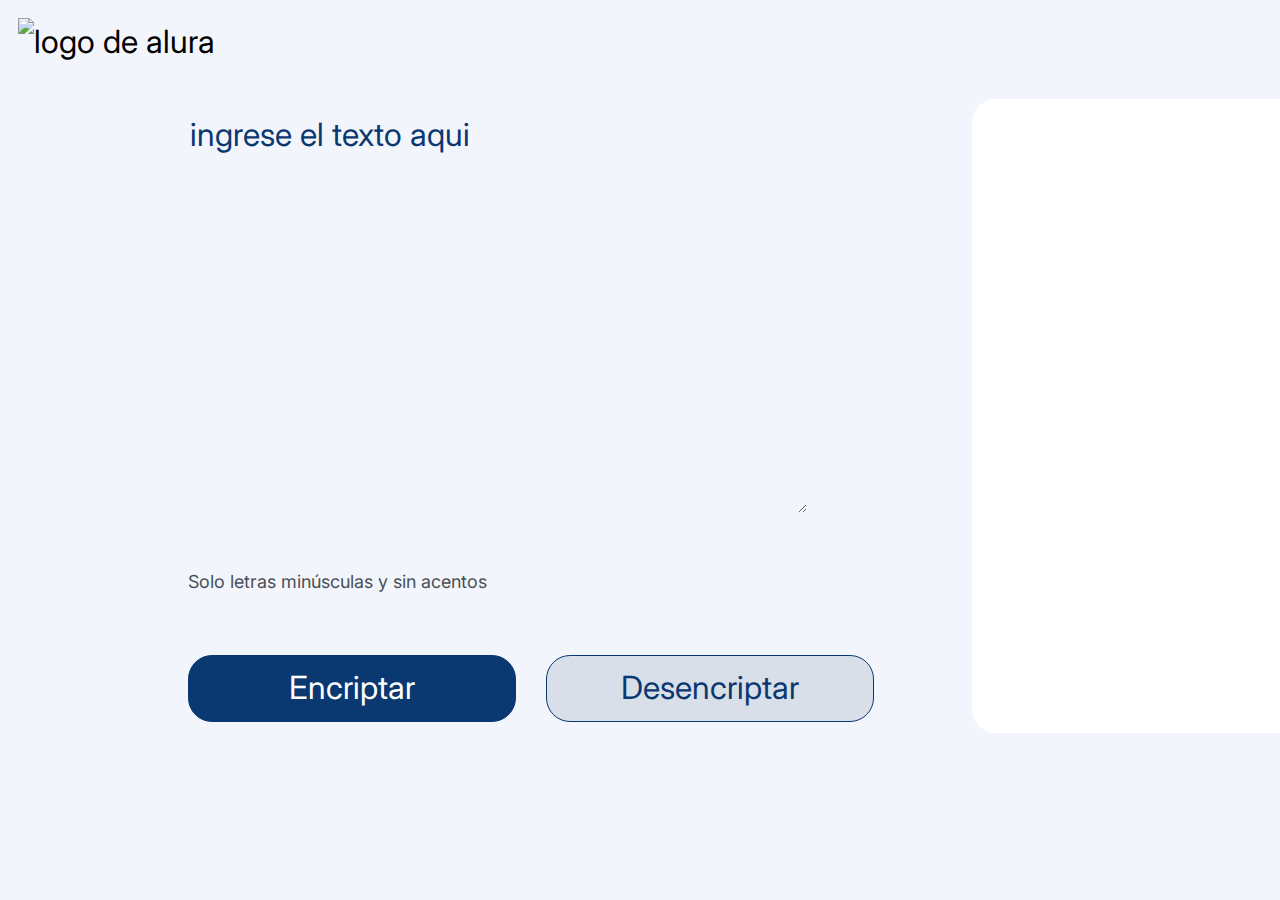
==== index.html @ a7ad7f4c "rename_file" ====
<!DOCTYPE html>
<html lang="en">
<head>
    <meta charset="UTF-8">
    <meta http-equiv="X-UA-Compatible" content="IE=edge">
    <meta name="viewport" content="width=device-width, initial-scale=1.0">
    <link rel="stylesheet" href="desmcriptador.css">
    <link rel="preconnect" href="https://fonts.googleapis.com">
    <link rel="preconnect" href="https://fonts.gstatic.com" crossorigin>
    <link href="https://fonts.googleapis.com/css2?family=Inter:wght@200;400&display=swap" rel="stylesheet">
    <title>Encriptador</title>
</head>
<body>
    <header>
        <img class="logo" src="C:\Users\Juan Esteban\OneDrive\Escritorio\ORACLE-ALURA\encriptador\imagen\Frame 6.png" alt="logo de alura" >
    </header>
    <main>
        <section>
            <textarea class="text-area" cols="30" rows="10" placeholder="Ingrese el texto aqui"></textarea>
            <div>
                <h6 class="informacion">Solo letras minúsculas y sin acentos</h6>
            </div>
            <div class="botones">
                <button class="btn-encriptar" onclick="btnEncriptar()">Encriptar</button>
                <button class="btn-desencriptar" onclick="btnDesencriptar()">Desencriptar</button>
            </div>
        </section>
        <section>
            <textarea class="mensaje" cols="20" rows="10"></textarea>
            <div>
                <button class="copiar" onclick="copiar()">Copiar</button>
            </div>
        </section>
    </main>
<script src="script.js"></script>
</body>
</html>
---- desmcriptador.css ----
*{
    background:#F3F5FC;
    font-family: 'Inter';
    font-weight: 400;
    font-size: 32px;
    line-height: 150%;
    overflow-y: hidden;
    
}

.logo{
    padding-top: 10px;
    margin-left: 10px;
    width: 10%;
}

main{
    display: flex;
    margin-bottom: 10px;
    margin-left: 180px;
    
}

.text-area {
    height: 400px;
    border: none;
    color: #0A3871;
    margin-top: 30px;
    padding: 2px;
    text-transform: lowercase;
}
::placeholder { color: #0A3871; }
  .text-area:focus {
      outline: none;
    }

.mensaje{
    height: 630px;
    background: white;
    background-image: url("C:\Users\Juan Esteban\OneDrive\Escritorio\ORACLE-ALURA\encriptador\imagen\Muñeco.png");
    background-repeat: no-repeat;
    background-position: center;
    border: none;
    border-radius: 24px;
    color: #0A3871;
    margin-left: 98px;
    margin-top: 20px;
    padding-left: 20px;
    position: fixed;
}
.mensaje:focus {
    outline: none;
}

.botones{
    display: flex;
    margin-top: 18px;
}

.btn-desencriptar {
    background: #D8DFE8;
    border: 1px solid #0A3871;
    border-radius: 24px;
    color: #0A3871;
    cursor: pointer;
    height: 67px;
    margin-left: 30px;
    width: 328px;
}

.btn-encriptar {
    background-color: #0A3871;
    border: 1px solid #0A3871;
    border-radius: 24px;
    color: white;
    cursor: pointer;
    height: 67px;
    width: 328px;
}

.copiar {
    border: 1px solid #0A3871;
    border-radius: 24px;
    color: #0A3871;
    cursor: pointer;
    height: 67px;
    margin-left: 120px;
    margin-top: 565px;
    position: absolute;
    width: 336px;
}

.informacion {
    color: #495057;
    font-size:18px;
}
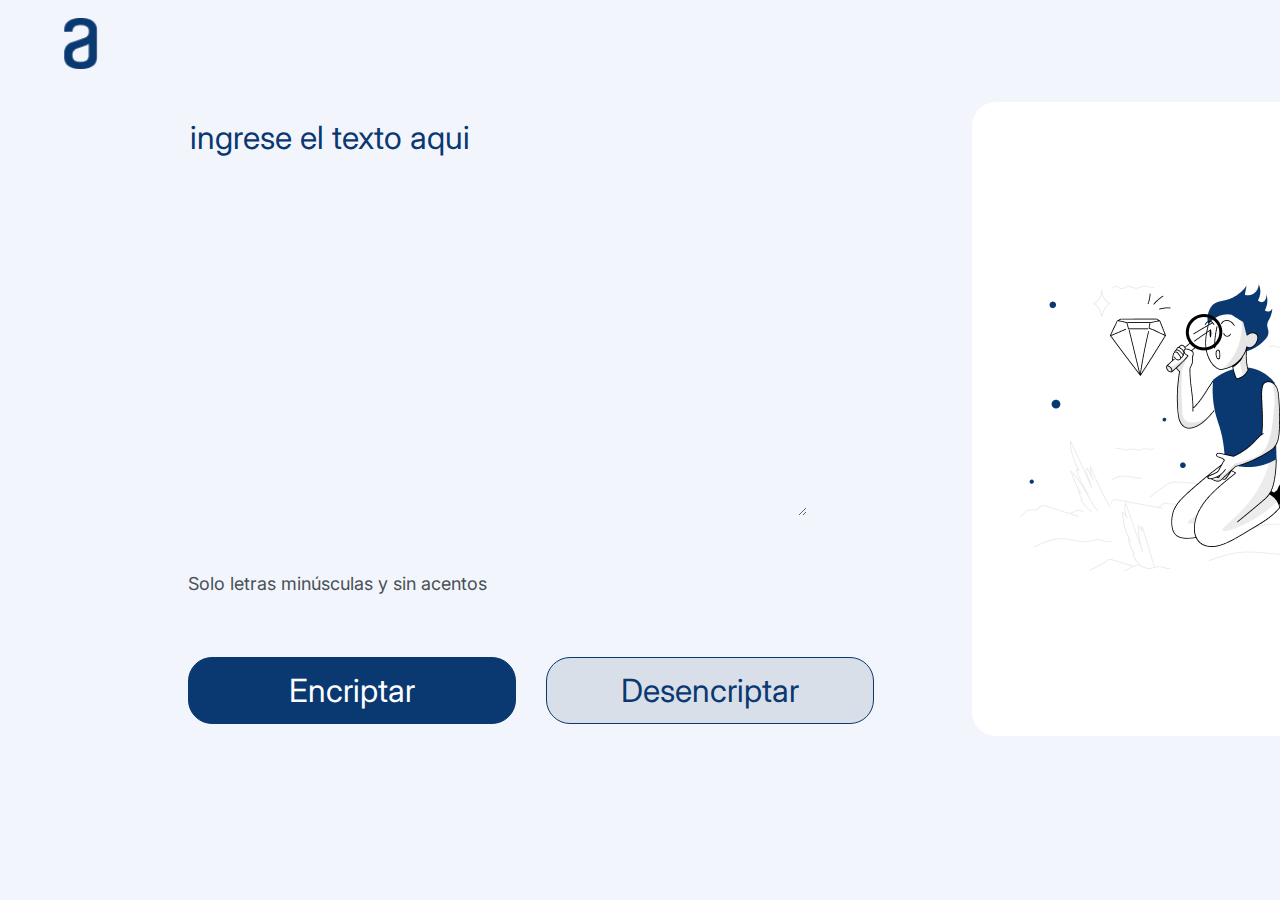
==== commit 9f08f684: "cambio_De_Imagen" ====
--- a/index.html
+++ b/index.html
@@ -12,7 +12,7 @@
 </head>
 <body>
     <header>
-        <img class="logo" src="C:\Users\Juan Esteban\OneDrive\Escritorio\ORACLE-ALURA\encriptador\imagen\Frame 6.png" alt="logo de alura" >
+        <img class="logo" src="/imagen/Frame 6.png" alt="logo de alura" >
     </header>
     <main>
         <section>
--- a/desmcriptador.css
+++ b/desmcriptador.css
@@ -37,7 +37,7 @@
 .mensaje{
     height: 630px;
     background: white;
-    background-image: url("C:\Users\Juan Esteban\OneDrive\Escritorio\ORACLE-ALURA\encriptador\imagen\Muñeco.png");
+    background-image: url(/imagen/Muñeco.png);
     background-repeat: no-repeat;
     background-position: center;
     border: none;
